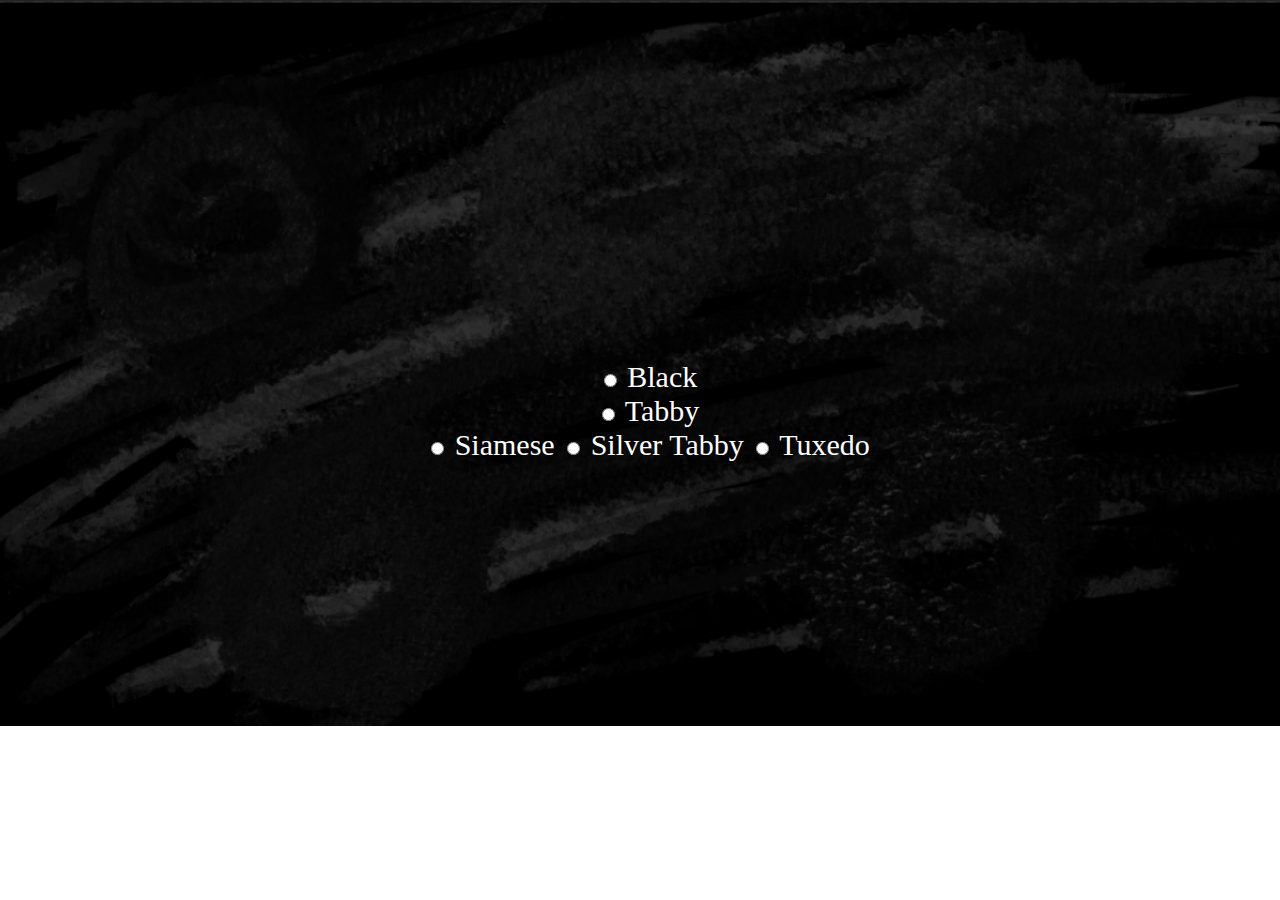
==== blackboard.html @ 4ba39970 "added popup html docs" ====
<!DOCTYPE html>
<html>
<head>
	<title>Blackboard Settings</title>
	<link rel="stylesheet" type="text/css" href="css/popup.css">
	<div class = "script">
	<script src="js/lab.js" defer></script>
	</div>
</head>
<body>
	<form>
	  <input type="radio" id="black" name="cat" value="BLACK">
	  <label for="html">Black</label><br>
	  <input type="radio" id="tabby" name="cat" value="TABBY">
	  <label for="css">Tabby</label><br>
	  <input type="radio" id="siamese" name="cat" value="SIAMESE">
	  <label for="javascript">Siamese</label>
		<input type="radio" id="silver-tabby" name="cat" value="SILVER-TABBY">
	  <label for="javascript">Silver Tabby</label>
		<input type="radio" id="tuxedo" name="cat" value="TUXEDO">
	  <label for="javascript">Tuxedo</label>
	</form>
	<main>

  </main>
</body>
</html>
---- css/popup.css ----
body {
  background-image: url('../img/blackboard_background.png');
  background-size: 100%;
  background-repeat: no-repeat;
}

form {
  color: white;
  position: absolute;
  top: 40%;
  width: 100%;
  text-align: center;
  font-size: 30px;
  display: inline-block
}
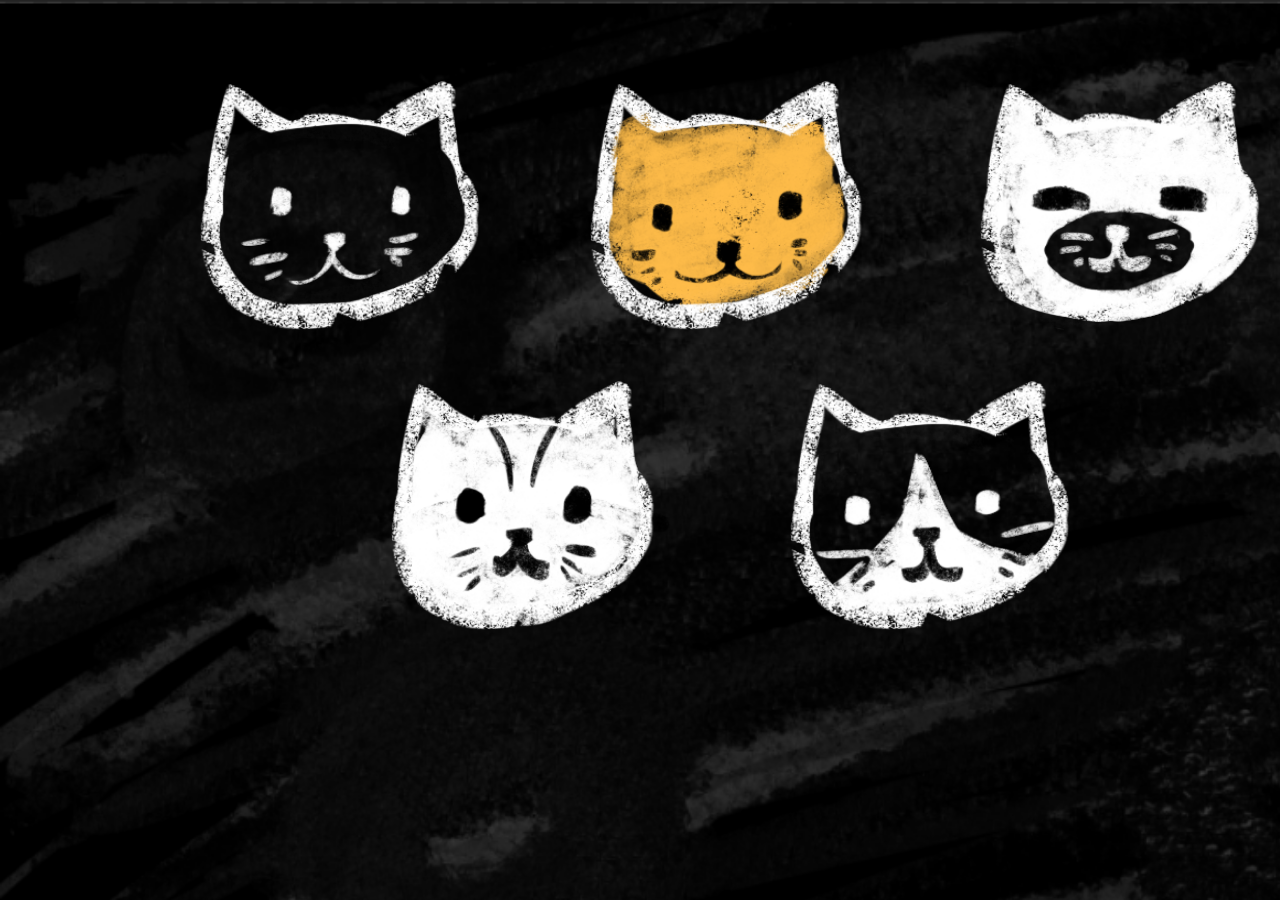
==== commit 29667fd1: "one html popup done" ====
--- a/blackboard.html
+++ b/blackboard.html
@@ -8,19 +8,27 @@
 	</div>
 </head>
 <body>
-	<form>
-	  <input type="radio" id="black" name="cat" value="BLACK">
-	  <label for="html">Black</label><br>
-	  <input type="radio" id="tabby" name="cat" value="TABBY">
-	  <label for="css">Tabby</label><br>
-	  <input type="radio" id="siamese" name="cat" value="SIAMESE">
-	  <label for="javascript">Siamese</label>
-		<input type="radio" id="silver-tabby" name="cat" value="SILVER-TABBY">
-	  <label for="javascript">Silver Tabby</label>
-		<input type="radio" id="tuxedo" name="cat" value="TUXEDO">
-	  <label for="javascript">Tuxedo</label>
-	</form>
 	<main>
+		<div>
+			<input type="image" src="img/clickables/Black_Cat.png" name="black" class="btTxt submit" id="black" />
+		</div>
+
+		<div>
+			<input type="image" src="img/clickables/OrangeTabby.png" name="orange" class="btTxt submit" id="orange" />
+		</div>
+
+		<div>
+			<input type="image" src="img/clickables/Siamese.png" name="siamese" class="btTxt submit" id="siamese" />
+		</div>
+
+		<div>
+			<input type="image" src="img/clickables/SilverTabby.png" name="silver" class="btTxt submit" id="silver" />
+		</div>
+
+		<div>
+			<input type="image" src="img/clickables/Tuxedo.png" name="tuxedo" class="btTxt submit" id="tuxedo" />
+		</div>
+
 
   </main>
 </body>
--- a/css/popup.css
+++ b/css/popup.css
@@ -1,15 +1,45 @@
 body {
   background-image: url('../img/blackboard_background.png');
-  background-size: 100%;
+  background-size: 1800px;
   background-repeat: no-repeat;
 }
 
-form {
-  color: white;
-  position: absolute;
-  top: 40%;
-  width: 100%;
-  text-align: center;
-  font-size: 30px;
-  display: inline-block
+#black {
+  height: 250px;
+  width: 280px;
+  position: fixed;
+  left: 200px;
+  top: 80px;
 }
+
+#orange {
+  height: 250px;
+  width: 280px;
+  position: fixed;
+  left: 590px;
+  top: 80px;
+}
+
+#siamese {
+  height: 250px;
+  width: 280px;
+  position: fixed;
+  left: 980px;
+  top: 80px;
+}
+
+#silver {
+  height: 250px;
+  width: 280px;
+  position: fixed;
+  left: 390px;
+  top: 380px;
+}
+
+#tuxedo {
+  height: 250px;
+  width: 280px;
+  position: fixed;
+  left: 790px;
+  top: 380px;
+}
